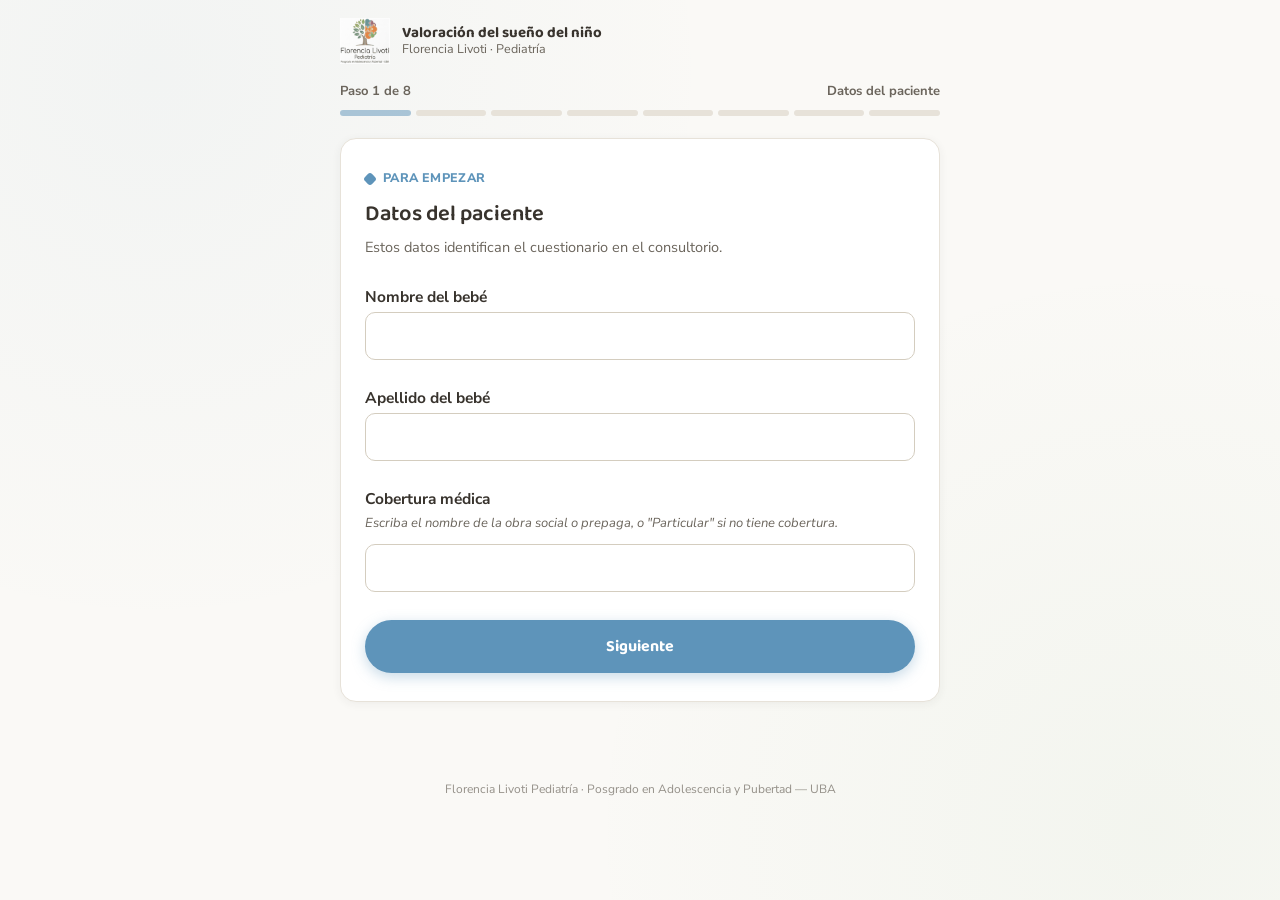
==== cuestionario-0-2.html @ 4fb13583 "Publicar app completa: pantalla de selección de edad, cuestionario BISQ-R (0-2 años) y backend Apps " ====
<!DOCTYPE html>
<html lang="es">
<head>
<meta charset="UTF-8">
<meta name="viewport" content="width=device-width, initial-scale=1.0, maximum-scale=1">
<title>Valoración del sueño del niño — Cuestionario (0 a 2 años)</title>
<link rel="preconnect" href="https://fonts.googleapis.com">
<link href="https://fonts.googleapis.com/css2?family=Baloo+2:wght@500;600;700;800&family=Nunito+Sans:wght@400;600;700;800&display=swap" rel="stylesheet">
<link rel="stylesheet" href="assets/styles.css">
</head>
<body>

<header class="marca">
  <img src="assets/logo.png" alt="Florencia Livoti Pediatría">
  <div class="marca-texto">
    <span class="app-nombre">Valoración del sueño del niño</span>
    <span class="medico-nombre">Florencia Livoti · Pediatría</span>
  </div>
</header>

<div class="progreso-wrap">
  <div class="progreso-info">
    <span id="progreso-texto">Paso 1 de 8</span>
    <span id="progreso-nombre-seccion">Datos del paciente</span>
  </div>
  <div class="progreso-puntos" id="progreso-puntos"></div>
</div>

<main class="contenedor">
  <form id="formulario" class="tarjeta" novalidate>

    <!-- ===================== PASO 0 — DATOS DEL PACIENTE ===================== -->
    <section class="paso" id="paso-0" data-color="azul">
      <span class="seccion-eyebrow">Para empezar</span>
      <h1 class="seccion-titulo">Datos del paciente</h1>
      <p class="seccion-descripcion">Estos datos identifican el cuestionario en el consultorio.</p>

      <div class="campo" data-tipo="texto">
        <label class="campo-etiqueta" for="pac_nombre">Nombre del bebé</label>
        <input type="text" id="pac_nombre" name="pac_nombre" autocomplete="off">
        <div class="error-mensaje">Completá el nombre del bebé.</div>
      </div>

      <div class="campo" data-tipo="texto">
        <label class="campo-etiqueta" for="pac_apellido">Apellido del bebé</label>
        <input type="text" id="pac_apellido" name="pac_apellido" autocomplete="off">
        <div class="error-mensaje">Completá el apellido del bebé.</div>
      </div>

      <div class="campo" data-tipo="texto">
        <label class="campo-etiqueta" for="pac_cobertura">Cobertura médica</label>
        <div class="campo-ayuda">Escriba el nombre de la obra social o prepaga, o "Particular" si no tiene cobertura.</div>
        <input type="text" id="pac_cobertura" name="pac_cobertura" autocomplete="off">
        <div class="error-mensaje">Completá la cobertura médica.</div>
      </div>
    </section>

    <!-- ===================== PASO 1 — SOBRE LA FAMILIA ===================== -->
    <section class="paso oculto" id="paso-1" data-color="violeta">
      <span class="seccion-eyebrow">Sección 1</span>
      <h1 class="seccion-titulo">Sobre la familia</h1>
      <p class="seccion-descripcion">Algunas preguntas generales antes de hablar del sueño.</p>

      <div class="campo" data-tipo="radio">
        <label class="campo-etiqueta"><span class="campo-numero">1.</span>¿Cuál es su relación con su hijo/a?</label>
        <div class="opciones" data-name="f1_relacion">
          <div class="opcion"><input type="radio" name="f1_relacion" id="f1_madre" value="Madre"><label for="f1_madre">Madre</label></div>
          <div class="opcion"><input type="radio" name="f1_relacion" id="f1_padre" value="Padre"><label for="f1_padre">Padre</label></div>
          <div class="opcion"><input type="radio" name="f1_relacion" id="f1_abuelo" value="Abuelo/a"><label for="f1_abuelo">Abuelo/a</label></div>
          <div class="opcion"><input type="radio" name="f1_relacion" id="f1_otro" value="Otro"><label for="f1_otro">Otro</label></div>
        </div>
        <div class="error-mensaje">Elegí una opción.</div>
      </div>

      <div class="campo" data-tipo="radio">
        <label class="campo-etiqueta"><span class="campo-numero">2.</span>¿Cuál es el nivel de formación más alto que ha alcanzado?</label>
        <div class="opciones" data-name="f2_formacion">
          <div class="opcion"><input type="radio" name="f2_formacion" id="f2_a" value="Inferior a bachillerato/secundaria"><label for="f2_a">Inferior a bachillerato/secundaria</label></div>
          <div class="opcion"><input type="radio" name="f2_formacion" id="f2_b" value="Bachillerato/secundaria"><label for="f2_b">Bachillerato/secundaria</label></div>
          <div class="opcion"><input type="radio" name="f2_formacion" id="f2_c" value="Facultad/universidad"><label for="f2_c">Facultad/universidad</label></div>
          <div class="opcion"><input type="radio" name="f2_formacion" id="f2_d" value="Posgrado"><label for="f2_d">Posgrado (p. ej. máster y doctorado)</label></div>
          <div class="opcion"><input type="radio" name="f2_formacion" id="f2_e" value="Prefiero no contestar"><label for="f2_e">Prefiero no contestar</label></div>
        </div>
        <div class="error-mensaje">Elegí una opción.</div>
      </div>

      <div class="campo" data-tipo="numero">
        <label class="campo-etiqueta" for="f3_edad_meses"><span class="campo-numero">3.</span>¿Qué edad tiene su hijo/a?</label>
        <div class="campo-ayuda">Ingrese la edad en meses (por ejemplo: 8)</div>
        <input type="number" id="f3_edad_meses" name="f3_edad_meses" min="0" max="24" inputmode="numeric">
        <div class="error-mensaje">Ingresá la edad en meses.</div>
      </div>

      <div class="campo" data-tipo="radio">
        <label class="campo-etiqueta"><span class="campo-numero">4.</span>¿Su hijo/a fue prematuro (nació antes de las 37 semanas de gestación)?</label>
        <div class="opciones en-linea" data-name="f4_prematuro">
          <div class="opcion"><input type="radio" name="f4_prematuro" id="f4_si" value="Sí"><label for="f4_si">Sí</label></div>
          <div class="opcion"><input type="radio" name="f4_prematuro" id="f4_no" value="No"><label for="f4_no">No</label></div>
          <div class="opcion"><input type="radio" name="f4_prematuro" id="f4_nose" value="No lo sé"><label for="f4_nose">No lo sé</label></div>
        </div>
        <div class="error-mensaje">Elegí una opción.</div>
      </div>

      <div class="campo" data-tipo="radio">
        <label class="campo-etiqueta"><span class="campo-numero">5.</span>El sexo biológico de mi hijo/a es</label>
        <div class="opciones en-linea" data-name="f5_sexo">
          <div class="opcion"><input type="radio" name="f5_sexo" id="f5_m" value="Masculino"><label for="f5_m">Masculino</label></div>
          <div class="opcion"><input type="radio" name="f5_sexo" id="f5_f" value="Femenino"><label for="f5_f">Femenino</label></div>
          <div class="opcion"><input type="radio" name="f5_sexo" id="f5_i" value="Intersexual"><label for="f5_i">Intersexual</label></div>
        </div>
        <div class="error-mensaje">Elegí una opción.</div>
      </div>

      <div class="campo" data-tipo="texto">
        <label class="campo-etiqueta" for="f6_pais"><span class="campo-numero">6.</span>¿En qué país/región reside actualmente?</label>
        <div class="campo-ayuda">Ingrese el país o región donde vive (por ejemplo: Argentina)</div>
        <input type="text" id="f6_pais" name="f6_pais" autocomplete="off">
        <div class="error-mensaje">Completá el país o región.</div>
      </div>

      <div class="campo" data-tipo="radio">
        <label class="campo-etiqueta"><span class="campo-numero">7.</span>¿Cuántas noches a la semana se ocupa de su hijo/a a la hora de acostarlo y/o durante la noche?</label>
        <div class="opciones en-linea" data-name="f7_noches_semana">
          <div class="opcion"><input type="radio" name="f7_noches_semana" id="f7_0" value="0"><label for="f7_0">0</label></div>
          <div class="opcion"><input type="radio" name="f7_noches_semana" id="f7_1" value="1"><label for="f7_1">1</label></div>
          <div class="opcion"><input type="radio" name="f7_noches_semana" id="f7_2" value="2"><label for="f7_2">2</label></div>
          <div class="opcion"><input type="radio" name="f7_noches_semana" id="f7_3" value="3"><label for="f7_3">3</label></div>
          <div class="opcion"><input type="radio" name="f7_noches_semana" id="f7_4" value="4"><label for="f7_4">4</label></div>
          <div class="opcion"><input type="radio" name="f7_noches_semana" id="f7_5" value="5"><label for="f7_5">5</label></div>
          <div class="opcion"><input type="radio" name="f7_noches_semana" id="f7_6" value="6"><label for="f7_6">6</label></div>
          <div class="opcion"><input type="radio" name="f7_noches_semana" id="f7_7" value="7"><label for="f7_7">7</label></div>
        </div>
        <div class="error-mensaje">Elegí una opción.</div>
      </div>
    </section>

    <!-- ===================== PASO 2 — RUTINA PARA DORMIR ===================== -->
    <section class="paso oculto" id="paso-2" data-color="amarillo">
      <span class="seccion-eyebrow">Sección 2</span>
      <h1 class="seccion-titulo">Rutina para dormir</h1>
      <p class="seccion-descripcion">Pensando en las últimas dos semanas, contanos cómo es la rutina antes de dormir.</p>

      <div class="campo" data-tipo="hora">
        <label class="campo-etiqueta" for="q1_hora_rutina"><span class="campo-numero">1.</span>¿A qué hora suele empezar la rutina de su hijo/a a la hora de acostarse?</label>
        <div class="campo-ayuda">Ingrese la hora en formato 24 hs (por ejemplo: 19:45)</div>
        <input type="time" id="q1_hora_rutina" name="q1_hora_rutina">
        <div class="error-mensaje">Ingresá la hora.</div>
      </div>

      <div class="campo" data-tipo="checkbox">
        <label class="campo-etiqueta"><span class="campo-numero">2.</span>¿Cuál de las siguientes actividades acostumbra a realizar su hijo/a la mayoría de las noches en la hora anterior a la hora de acostarse?</label>
        <div class="campo-ayuda">Marque todas las que correspondan</div>
        <div class="opciones" data-name="q2_actividades" data-min="1">
          <div class="opcion opcion-check"><input type="checkbox" name="q2_actividades" id="q2_bano" value="Baño"><label for="q2_bano">Baño</label></div>
          <div class="opcion opcion-check"><input type="checkbox" name="q2_actividades" id="q2_masaje" value="Masaje"><label for="q2_masaje">Masaje</label></div>
          <div class="opcion opcion-check"><input type="checkbox" name="q2_actividades" id="q2_leer" value="Leer / que le lean libros"><label for="q2_leer">Leer / que le lean libros</label></div>
          <div class="opcion opcion-check"><input type="checkbox" name="q2_actividades" id="q2_mecer" value="Mecerle"><label for="q2_mecer">Mecerle</label></div>
          <div class="opcion opcion-check"><input type="checkbox" name="q2_actividades" id="q2_tv" value="Ver la televisión"><label for="q2_tv">Ver la televisión</label></div>
          <div class="opcion opcion-check"><input type="checkbox" name="q2_actividades" id="q2_cenar" value="Cenar o comer un tentempié"><label for="q2_cenar">Cenar o comer un tentempié</label></div>
          <div class="opcion opcion-check"><input type="checkbox" name="q2_actividades" id="q2_biberon" value="Tomar el biberón, una bebida o el pecho"><label for="q2_biberon">Tomar el biberón, una bebida o el pecho</label></div>
          <div class="opcion opcion-check"><input type="checkbox" name="q2_actividades" id="q2_correr" value="Corretear"><label for="q2_correr">Corretear</label></div>
          <div class="opcion opcion-check"><input type="checkbox" name="q2_actividades" id="q2_dientes" value="Lavarse los dientes"><label for="q2_dientes">Lavarse los dientes</label></div>
          <div class="opcion opcion-check"><input type="checkbox" name="q2_actividades" id="q2_jugar" value="Jugar"><label for="q2_jugar">Jugar</label></div>
          <div class="opcion opcion-check"><input type="checkbox" name="q2_actividades" id="q2_abrazar" value="Abrazarle"><label for="q2_abrazar">Abrazarle</label></div>
          <div class="opcion opcion-check"><input type="checkbox" name="q2_actividades" id="q2_rezar" value="Rezar"><label for="q2_rezar">Rezar</label></div>
          <div class="opcion opcion-check"><input type="checkbox" name="q2_actividades" id="q2_cantar" value="Cantar canciones"><label for="q2_cantar">Cantar canciones</label></div>
          <div class="opcion opcion-check"><input type="checkbox" name="q2_actividades" id="q2_musica" value="Escuchar música"><label for="q2_musica">Escuchar música</label></div>
          <div class="opcion opcion-check"><input type="checkbox" name="q2_actividades" id="q2_pantalla" value="Usar o ver un teléfono inteligente, tableta u otro dispositivo electrónico"><label for="q2_pantalla">Usar o ver un teléfono inteligente, tableta u otro dispositivo electrónico</label></div>
          <div class="opcion opcion-check"><input type="checkbox" name="q2_actividades" id="q2_otros" value="Otros"><label for="q2_otros">Otros</label></div>
        </div>
        <div class="error-mensaje">Marcá al menos una actividad.</div>
      </div>

      <div class="campo" data-tipo="radio">
        <label class="campo-etiqueta"><span class="campo-numero">3.</span>En una semana normal, ¿con qué frecuencia tiene su hijo/a exactamente la misma rutina a la hora de acostarse?</label>
        <div class="campo-ayuda">Cantidad de noches sobre 7</div>
        <div class="opciones en-linea" data-name="q3_frecuencia_rutina">
          <div class="opcion"><input type="radio" name="q3_frecuencia_rutina" id="q3_0" value="0"><label for="q3_0">0</label></div>
          <div class="opcion"><input type="radio" name="q3_frecuencia_rutina" id="q3_1" value="1"><label for="q3_1">1</label></div>
          <div class="opcion"><input type="radio" name="q3_frecuencia_rutina" id="q3_2" value="2"><label for="q3_2">2</label></div>
          <div class="opcion"><input type="radio" name="q3_frecuencia_rutina" id="q3_3" value="3"><label for="q3_3">3</label></div>
          <div class="opcion"><input type="radio" name="q3_frecuencia_rutina" id="q3_4" value="4"><label for="q3_4">4</label></div>
          <div class="opcion"><input type="radio" name="q3_frecuencia_rutina" id="q3_5" value="5"><label for="q3_5">5</label></div>
          <div class="opcion"><input type="radio" name="q3_frecuencia_rutina" id="q3_6" value="6"><label for="q3_6">6</label></div>
          <div class="opcion"><input type="radio" name="q3_frecuencia_rutina" id="q3_7" value="7"><label for="q3_7">7</label></div>
        </div>
        <div class="error-mensaje">Elegí una opción.</div>
      </div>

      <div class="campo" data-tipo="radio">
        <label class="campo-etiqueta"><span class="campo-numero">4.</span>Como parte de la rutina de su hijo/a a la hora de acostarse, ¿suele darle el pecho o leche materna?</label>
        <div class="opciones en-linea" data-name="q4_pecho_rutina">
          <div class="opcion"><input type="radio" name="q4_pecho_rutina" id="q4_si" value="Sí"><label for="q4_si">Sí</label></div>
          <div class="opcion"><input type="radio" name="q4_pecho_rutina" id="q4_no" value="No"><label for="q4_no">No</label></div>
        </div>
        <div class="error-mensaje">Elegí una opción.</div>
      </div>
    </section>

    <!-- ===================== PASO 3 — DÓNDE Y CÓMO DUERME ===================== -->
    <section class="paso oculto" id="paso-3" data-color="naranja">
      <span class="seccion-eyebrow">Sección 3</span>
      <h1 class="seccion-titulo">Dónde y cómo se duerme</h1>
      <p class="seccion-descripcion">Sobre el momento en que su hijo/a se queda dormido/a por la noche.</p>

      <div class="campo" data-tipo="radio">
        <label class="campo-etiqueta"><span class="campo-numero">5.</span>¿En qué habitación suele dormirse su hijo/a por la noche?</label>
        <div class="opciones" data-name="q5_habitacion_noche">
          <div class="opcion"><input type="radio" name="q5_habitacion_noche" id="q5_a" value="En su dormitorio"><label for="q5_a">En su dormitorio</label></div>
          <div class="opcion"><input type="radio" name="q5_habitacion_noche" id="q5_b" value="En el dormitorio de sus padres"><label for="q5_b">En el dormitorio de sus padres</label></div>
          <div class="opcion"><input type="radio" name="q5_habitacion_noche" id="q5_c" value="En el dormitorio de un hermano u otro dormitorio"><label for="q5_c">En el dormitorio de un hermano u otro dormitorio</label></div>
          <div class="opcion"><input type="radio" name="q5_habitacion_noche" id="q5_d" value="En otra habitación de la casa"><label for="q5_d">En otra habitación de la casa</label></div>
        </div>
        <div class="error-mensaje">Elegí una opción.</div>
      </div>

      <div class="campo" data-tipo="radio">
        <label class="campo-etiqueta"><span class="campo-numero">6.</span>¿Dónde suele dormirse su hijo/a por la noche?</label>
        <div class="opciones" data-name="q6_lugar_dormir_noche">
          <div class="opcion"><input type="radio" name="q6_lugar_dormir_noche" id="q6_a" value="Cuna"><label for="q6_a">Cuna</label></div>
          <div class="opcion"><input type="radio" name="q6_lugar_dormir_noche" id="q6_b" value="Cama propia (de cualquier tamaño)"><label for="q6_b">Cama propia (de cualquier tamaño)</label></div>
          <div class="opcion"><input type="radio" name="q6_lugar_dormir_noche" id="q6_c" value="Cama de los padres"><label for="q6_c">Cama de los padres</label></div>
          <div class="opcion"><input type="radio" name="q6_lugar_dormir_noche" id="q6_d" value="Cuna de colecho (unida a la cama de los padres)"><label for="q6_d">Cuna de colecho (unida a la cama de los padres)</label></div>
          <div class="opcion"><input type="radio" name="q6_lugar_dormir_noche" id="q6_e" value="Moisés/silla infantil"><label for="q6_e">Moisés/silla infantil</label></div>
          <div class="opcion"><input type="radio" name="q6_lugar_dormir_noche" id="q6_f" value="Columpio/cochecito"><label for="q6_f">Columpio/cochecito</label></div>
          <div class="opcion"><input type="radio" name="q6_lugar_dormir_noche" id="q6_g" value="Brazos de los padres/del adulto"><label for="q6_g">Brazos de los padres/del adulto</label></div>
          <div class="opcion"><input type="radio" name="q6_lugar_dormir_noche" id="q6_h" value="Otros"><label for="q6_h">Otros</label></div>
        </div>
        <div class="error-mensaje">Elegí una opción.</div>
      </div>

      <div class="campo" data-tipo="radio">
        <label class="campo-etiqueta"><span class="campo-numero">7.</span>¿Cómo suele dormirse su hijo/a por la noche?</label>
        <div class="opciones" data-name="q7_como_se_duerme">
          <div class="opcion"><input type="radio" name="q7_como_se_duerme" id="q7_a" value="En brazos o acunándole"><label for="q7_a">En brazos o acunándole</label></div>
          <div class="opcion"><input type="radio" name="q7_como_se_duerme" id="q7_b" value="Con un adulto en la habitación, pero sin que lo cojan en brazos o lo acunen"><label for="q7_b">Con un adulto en la habitación, pero sin que lo cojan en brazos o lo acunen</label></div>
          <div class="opcion"><input type="radio" name="q7_como_se_duerme" id="q7_c" value="Solo (sin un adulto en la habitación)"><label for="q7_c">Solo (sin un adulto en la habitación)</label></div>
        </div>
        <div class="error-mensaje">Elegí una opción.</div>
      </div>

      <div class="campo" data-tipo="radio">
        <label class="campo-etiqueta"><span class="campo-numero">8.</span>A la hora de acostarse, ¿suele dormirse su hijo/a mientras le da el pecho, el biberón o bebe de una taza antiderrame?</label>
        <div class="opciones en-linea" data-name="q8_duerme_comiendo">
          <div class="opcion"><input type="radio" name="q8_duerme_comiendo" id="q8_si" value="Sí"><label for="q8_si">Sí</label></div>
          <div class="opcion"><input type="radio" name="q8_duerme_comiendo" id="q8_no" value="No"><label for="q8_no">No</label></div>
        </div>
        <div class="error-mensaje">Elegí una opción.</div>
      </div>

      <div class="campo" data-tipo="radio">
        <label class="campo-etiqueta"><span class="campo-numero">9.</span>¿Suele su hijo/a dormirse por la noche con un chupete?</label>
        <div class="opciones en-linea" data-name="q9_chupete">
          <div class="opcion"><input type="radio" name="q9_chupete" id="q9_si" value="Sí"><label for="q9_si">Sí</label></div>
          <div class="opcion"><input type="radio" name="q9_chupete" id="q9_no" value="No"><label for="q9_no">No</label></div>
        </div>
        <div class="error-mensaje">Elegí una opción.</div>
      </div>

      <div class="campo" data-tipo="radio">
        <label class="campo-etiqueta"><span class="campo-numero">10.</span>¿Suele haber aparatos electrónicos (TV, teléfonos, tabletas) encendidos en la habitación mientras su hijo/a se duerme por la noche?</label>
        <div class="opciones en-linea" data-name="q10_aparatos">
          <div class="opcion"><input type="radio" name="q10_aparatos" id="q10_si" value="Sí"><label for="q10_si">Sí</label></div>
          <div class="opcion"><input type="radio" name="q10_aparatos" id="q10_no" value="No"><label for="q10_no">No</label></div>
        </div>
        <div class="error-mensaje">Elegí una opción.</div>
      </div>

      <div class="campo" data-tipo="radio">
        <label class="campo-etiqueta"><span class="campo-numero">11.</span>¿Quién acuesta a su hijo/a por la noche?</label>
        <div class="opciones" data-name="q11_quien_acuesta">
          <div class="opcion"><input type="radio" name="q11_quien_acuesta" id="q11_a" value="Únicamente la madre"><label for="q11_a">Únicamente la madre</label></div>
          <div class="opcion"><input type="radio" name="q11_quien_acuesta" id="q11_b" value="Generalmente la madre"><label for="q11_b">Generalmente la madre</label></div>
          <div class="opcion"><input type="radio" name="q11_quien_acuesta" id="q11_c" value="Los dos padres por igual"><label for="q11_c">Los dos padres por igual</label></div>
          <div class="opcion"><input type="radio" name="q11_quien_acuesta" id="q11_d" value="Normalmente el padre/pareja"><label for="q11_d">Normalmente el padre/pareja</label></div>
          <div class="opcion"><input type="radio" name="q11_quien_acuesta" id="q11_e" value="Únicamente el padre/pareja"><label for="q11_e">Únicamente el padre/pareja</label></div>
          <div class="opcion"><input type="radio" name="q11_quien_acuesta" id="q11_f" value="Normalmente otra persona"><label for="q11_f">Normalmente otra persona</label></div>
        </div>
        <div class="error-mensaje">Elegí una opción.</div>
      </div>
    </section>

    <!-- ===================== PASO 4 — HORA DE ACOSTARSE ===================== -->
    <section class="paso oculto" id="paso-4" data-color="verde">
      <span class="seccion-eyebrow">Sección 4</span>
      <h1 class="seccion-titulo">La hora de acostarse</h1>
      <p class="seccion-descripcion">Sobre el momento puntual de ir a la cama.</p>

      <div class="campo" data-tipo="hora">
        <label class="campo-etiqueta" for="q12_hora_acostarse"><span class="campo-numero">12.</span>¿A qué hora suele acostar a su hijo/a por la noche (apagar las luces)?</label>
        <div class="campo-ayuda">Ingrese la hora en formato 24 hs (por ejemplo: 20:30)</div>
        <input type="time" id="q12_hora_acostarse" name="q12_hora_acostarse">
        <div class="error-mensaje">Ingresá la hora.</div>
      </div>

      <div class="campo" data-tipo="radio">
        <label class="campo-etiqueta"><span class="campo-numero">13.</span>En una semana normal, ¿con qué frecuencia se acuesta su hijo/a a la misma hora (con un margen de 15 minutos)?</label>
        <div class="campo-ayuda">Cantidad de noches sobre 7</div>
        <div class="opciones en-linea" data-name="q13_frecuencia_hora">
          <div class="opcion"><input type="radio" name="q13_frecuencia_hora" id="q13_0" value="0"><label for="q13_0">0</label></div>
          <div class="opcion"><input type="radio" name="q13_frecuencia_hora" id="q13_1" value="1"><label for="q13_1">1</label></div>
          <div class="opcion"><input type="radio" name="q13_frecuencia_hora" id="q13_2" value="2"><label for="q13_2">2</label></div>
          <div class="opcion"><input type="radio" name="q13_frecuencia_hora" id="q13_3" value="3"><label for="q13_3">3</label></div>
          <div class="opcion"><input type="radio" name="q13_frecuencia_hora" id="q13_4" value="4"><label for="q13_4">4</label></div>
          <div class="opcion"><input type="radio" name="q13_frecuencia_hora" id="q13_5" value="5"><label for="q13_5">5</label></div>
          <div class="opcion"><input type="radio" name="q13_frecuencia_hora" id="q13_6" value="6"><label for="q13_6">6</label></div>
          <div class="opcion"><input type="radio" name="q13_frecuencia_hora" id="q13_7" value="7"><label for="q13_7">7</label></div>
        </div>
        <div class="error-mensaje">Elegí una opción.</div>
      </div>

      <div class="campo" data-tipo="radio">
        <label class="campo-etiqueta"><span class="campo-numero">14.</span>Por lo general, ¿cómo de difícil es la hora de acostarse?</label>
        <div class="opciones" data-name="q14_dificultad">
          <div class="opcion"><input type="radio" name="q14_dificultad" id="q14_a" value="Muy fácil"><label for="q14_a">Muy fácil</label></div>
          <div class="opcion"><input type="radio" name="q14_dificultad" id="q14_b" value="Algo fácil"><label for="q14_b">Algo fácil</label></div>
          <div class="opcion"><input type="radio" name="q14_dificultad" id="q14_c" value="Ni fácil ni difícil"><label for="q14_c">Ni fácil ni difícil</label></div>
          <div class="opcion"><input type="radio" name="q14_dificultad" id="q14_d" value="Algo difícil"><label for="q14_d">Algo difícil</label></div>
          <div class="opcion"><input type="radio" name="q14_dificultad" id="q14_e" value="Muy difícil"><label for="q14_e">Muy difícil</label></div>
        </div>
        <div class="error-mensaje">Elegí una opción.</div>
      </div>

      <div class="campo" data-tipo="duracion">
        <label class="campo-etiqueta"><span class="campo-numero">15.</span>¿Cuánto tiempo suele tardar su hijo/a en dormirse?</label>
        <div class="campo-ayuda">Ejemplo: si lo acuesta a las 20:30 y se duerme a las 21:00, tarda 30 minutos.</div>
        <div class="duo">
          <div class="duo-item"><label for="q15_latencia_h">Horas</label><input type="number" id="q15_latencia_h" name="q15_latencia_h" min="0" max="12" inputmode="numeric"></div>
          <div class="duo-item"><label for="q15_latencia_m">Minutos</label><input type="number" id="q15_latencia_m" name="q15_latencia_m" min="0" max="59" inputmode="numeric"></div>
        </div>
        <div class="error-mensaje">Completá horas y minutos (pueden ser 0).</div>
      </div>
    </section>

    <!-- ===================== PASO 5 — DURANTE LA NOCHE ===================== -->
    <section class="paso oculto" id="paso-5" data-color="azul">
      <span class="seccion-eyebrow">Sección 5</span>
      <h1 class="seccion-titulo">Durante la noche</h1>
      <p class="seccion-descripcion">Sobre dónde duerme y qué pasa si se despierta durante la noche.</p>

      <div class="campo" data-tipo="radio">
        <label class="campo-etiqueta"><span class="campo-numero">16.</span>¿En qué habitación duerme su hijo/a la mayor parte de la noche?</label>
        <div class="opciones" data-name="q16_habitacion_mayor_noche">
          <div class="opcion"><input type="radio" name="q16_habitacion_mayor_noche" id="q16_a" value="En su dormitorio"><label for="q16_a">En su dormitorio</label></div>
          <div class="opcion"><input type="radio" name="q16_habitacion_mayor_noche" id="q16_b" value="En el dormitorio de los padres"><label for="q16_b">En el dormitorio de los padres</label></div>
          <div class="opcion"><input type="radio" name="q16_habitacion_mayor_noche" id="q16_c" value="En el dormitorio de un hermano u otro dormitorio"><label for="q16_c">En el dormitorio de un hermano u otro dormitorio</label></div>
          <div class="opcion"><input type="radio" name="q16_habitacion_mayor_noche" id="q16_d" value="En otra habitación de la casa"><label for="q16_d">En otra habitación de la casa</label></div>
        </div>
        <div class="error-mensaje">Elegí una opción.</div>
      </div>

      <div class="campo" data-tipo="radio">
        <label class="campo-etiqueta"><span class="campo-numero">17.</span>¿Dónde duerme su hijo/a la mayor parte de la noche?</label>
        <div class="opciones" data-name="q17_lugar_mayor_noche">
          <div class="opcion"><input type="radio" name="q17_lugar_mayor_noche" id="q17_a" value="Cuna"><label for="q17_a">Cuna</label></div>
          <div class="opcion"><input type="radio" name="q17_lugar_mayor_noche" id="q17_b" value="Cama propia (cualquier tamaño)"><label for="q17_b">Cama propia (cualquier tamaño)</label></div>
          <div class="opcion"><input type="radio" name="q17_lugar_mayor_noche" id="q17_c" value="Cama de los padres"><label for="q17_c">Cama de los padres</label></div>
          <div class="opcion"><input type="radio" name="q17_lugar_mayor_noche" id="q17_d" value="Cuna de colecho (unida a la cama de los padres)"><label for="q17_d">Cuna de colecho (unida a la cama de los padres)</label></div>
          <div class="opcion"><input type="radio" name="q17_lugar_mayor_noche" id="q17_e" value="Moisés/silla infantil"><label for="q17_e">Moisés/silla infantil</label></div>
          <div class="opcion"><input type="radio" name="q17_lugar_mayor_noche" id="q17_f" value="Columpio/cochecito"><label for="q17_f">Columpio/cochecito</label></div>
          <div class="opcion"><input type="radio" name="q17_lugar_mayor_noche" id="q17_g" value="Otro"><label for="q17_g">Otro</label></div>
        </div>
        <div class="error-mensaje">Elegí una opción.</div>
      </div>

      <div class="campo" data-tipo="radio">
        <label class="campo-etiqueta"><span class="campo-numero">18.</span>¿En qué posición duerme su hijo/a la mayor parte del tiempo?</label>
        <div class="opciones en-linea" data-name="q18_posicion">
          <div class="opcion"><input type="radio" name="q18_posicion" id="q18_a" value="Boca abajo"><label for="q18_a">Boca abajo</label></div>
          <div class="opcion"><input type="radio" name="q18_posicion" id="q18_b" value="De lado"><label for="q18_b">De lado</label></div>
          <div class="opcion"><input type="radio" name="q18_posicion" id="q18_c" value="Boca arriba"><label for="q18_c">Boca arriba</label></div>
        </div>
        <div class="error-mensaje">Elegí una opción.</div>
      </div>

      <div class="campo" data-tipo="numero">
        <label class="campo-etiqueta" for="q19_veces_despierta"><span class="campo-numero">19.</span>¿Cuántas veces suele despertarse su hijo/a durante la noche?</label>
        <div class="campo-ayuda">Ingrese un número de veces por noche (por ejemplo: 2)</div>
        <input type="number" id="q19_veces_despierta" name="q19_veces_despierta" min="0" max="20" inputmode="numeric">
        <div class="error-mensaje">Ingresá un número (puede ser 0).</div>
      </div>

      <div class="campo" data-tipo="checkbox">
        <label class="campo-etiqueta"><span class="campo-numero">20.</span>Cuando su hijo/a se despierta durante la noche, ¿qué suele hacer?</label>
        <div class="campo-ayuda">Marque todas las que correspondan</div>
        <div class="opciones" data-name="q20_que_hace" data-min="1">
          <div class="opcion opcion-check"><input type="checkbox" name="q20_que_hace" id="q20_a" value="Levantar a mi hijo/a y cogerlo/acunarlo hasta que se duerme"><label for="q20_a">Levantar a mi hijo/a y cogerlo/acunarlo hasta que se duerme</label></div>
          <div class="opcion opcion-check"><input type="checkbox" name="q20_que_hace" id="q20_b" value="Levantar a mi hijo/a y volver a acostarlo mientras está despierto"><label for="q20_b">Levantar a mi hijo/a y volver a acostarlo mientras está despierto</label></div>
          <div class="opcion opcion-check"><input type="checkbox" name="q20_que_hace" id="q20_c" value="Acariciar o dar palmaditas a mi hijo/a pero no levantarlo ni sacarlo de la cuna/cama"><label for="q20_c">Acariciar o dar palmaditas a mi hijo/a pero no levantarlo ni sacarlo de la cuna/cama</label></div>
          <div class="opcion opcion-check"><input type="checkbox" name="q20_que_hace" id="q20_d" value="Acostarme junto a mi hijo/a en su habitación/cama"><label for="q20_d">Acostarme junto a mi hijo/a en su habitación/cama</label></div>
          <div class="opcion opcion-check"><input type="checkbox" name="q20_que_hace" id="q20_e" value="Darle el biberón o una taza antiderrame para que se vuelva a dormir"><label for="q20_e">Darle el biberón o una taza antiderrame para que se vuelva a dormir</label></div>
          <div class="opcion opcion-check"><input type="checkbox" name="q20_que_hace" id="q20_f" value="Darle el pecho/amamantarle para que se vuelva a dormir"><label for="q20_f">Darle el pecho/amamantarle para que se vuelva a dormir</label></div>
          <div class="opcion opcion-check"><input type="checkbox" name="q20_que_hace" id="q20_g" value="Darle un chupete"><label for="q20_g">Darle un chupete</label></div>
          <div class="opcion opcion-check"><input type="checkbox" name="q20_que_hace" id="q20_h" value="Cambiarle el pañal"><label for="q20_h">Cambiarle el pañal</label></div>
          <div class="opcion opcion-check"><input type="checkbox" name="q20_que_hace" id="q20_i" value="Consolarlo verbalmente pero no cogerlo en brazos ni sacarlo de la cuna/cama"><label for="q20_i">Consolarlo verbalmente pero no cogerlo en brazos ni sacarlo de la cuna/cama</label></div>
          <div class="opcion opcion-check"><input type="checkbox" name="q20_que_hace" id="q20_j" value="Llevarlo a mi cama"><label for="q20_j">Llevarlo a mi cama</label></div>
          <div class="opcion opcion-check"><input type="checkbox" name="q20_que_hace" id="q20_k" value="Dejar que llore y se vuelva a dormir solo"><label for="q20_k">Dejar que llore y se vuelva a dormir solo</label></div>
          <div class="opcion opcion-check"><input type="checkbox" name="q20_que_hace" id="q20_l" value="Darle unos minutos para ver si se vuelve a dormir"><label for="q20_l">Darle unos minutos para ver si se vuelve a dormir</label></div>
          <div class="opcion opcion-check"><input type="checkbox" name="q20_que_hace" id="q20_m" value="Jugar con mi hijo/a, ver la televisión o usar/ver un teléfono/tableta"><label for="q20_m">Jugar con mi hijo/a, ver la televisión o usar/ver un teléfono/tableta</label></div>
          <div class="opcion opcion-check"><input type="checkbox" name="q20_que_hace" id="q20_n" value="Cantarle"><label for="q20_n">Cantarle</label></div>
          <div class="opcion opcion-check"><input type="checkbox" name="q20_que_hace" id="q20_o" value="Ninguna de ellas"><label for="q20_o">Ninguna de ellas</label></div>
        </div>
        <div class="error-mensaje">Marcá al menos una opción.</div>
      </div>

      <div class="campo" data-tipo="radio">
        <label class="campo-etiqueta"><span class="campo-numero">21.</span>¿Quién se encarga de su hijo/a cuando se despierta durante la noche?</label>
        <div class="opciones" data-name="q21_quien_encarga">
          <div class="opcion"><input type="radio" name="q21_quien_encarga" id="q21_a" value="Únicamente la madre"><label for="q21_a">Únicamente la madre</label></div>
          <div class="opcion"><input type="radio" name="q21_quien_encarga" id="q21_b" value="Generalmente la madre"><label for="q21_b">Generalmente la madre</label></div>
          <div class="opcion"><input type="radio" name="q21_quien_encarga" id="q21_c" value="Los dos padres por igual"><label for="q21_c">Los dos padres por igual</label></div>
          <div class="opcion"><input type="radio" name="q21_quien_encarga" id="q21_d" value="Normalmente el padre/pareja"><label for="q21_d">Normalmente el padre/pareja</label></div>
          <div class="opcion"><input type="radio" name="q21_quien_encarga" id="q21_e" value="Únicamente el padre/pareja"><label for="q21_e">Únicamente el padre/pareja</label></div>
          <div class="opcion"><input type="radio" name="q21_quien_encarga" id="q21_f" value="Normalmente otra persona"><label for="q21_f">Normalmente otra persona</label></div>
        </div>
        <div class="error-mensaje">Elegí una opción.</div>
      </div>

      <div class="campo" data-tipo="duracion">
        <label class="campo-etiqueta"><span class="campo-numero">22.</span>¿Cuánto tiempo suele estar su hijo/a despierto/a en total durante la NOCHE?</label>
        <div class="campo-ayuda">Desde que se acuesta hasta que se despierta por la mañana. Ejemplo: si se despierta 2 veces y está despierto 15 minutos cada vez, el total es 0 horas 30 minutos.</div>
        <div class="duo">
          <div class="duo-item"><label for="q22_despierto_h">Horas</label><input type="number" id="q22_despierto_h" name="q22_despierto_h" min="0" max="12" inputmode="numeric"></div>
          <div class="duo-item"><label for="q22_despierto_m">Minutos</label><input type="number" id="q22_despierto_m" name="q22_despierto_m" min="0" max="59" inputmode="numeric"></div>
        </div>
        <div class="error-mensaje">Completá horas y minutos (pueden ser 0).</div>
      </div>

      <div class="campo" data-tipo="duracion">
        <label class="campo-etiqueta"><span class="campo-numero">23.</span>¿Cuál es el mayor período de tiempo que su hijo/a está dormido/a durante la NOCHE sin despertarse?</label>
        <div class="duo">
          <div class="duo-item"><label for="q23_periodo_h">Horas</label><input type="number" id="q23_periodo_h" name="q23_periodo_h" min="0" max="14" inputmode="numeric"></div>
          <div class="duo-item"><label for="q23_periodo_m">Minutos</label><input type="number" id="q23_periodo_m" name="q23_periodo_m" min="0" max="59" inputmode="numeric"></div>
        </div>
        <div class="error-mensaje">Completá horas y minutos (pueden ser 0).</div>
      </div>
    </section>

    <!-- ===================== PASO 6 — RONQUIDOS Y DESPERTAR MATUTINO ===================== -->
    <section class="paso oculto" id="paso-6" data-color="violeta">
      <span class="seccion-eyebrow">Sección 6</span>
      <h1 class="seccion-titulo">Ronquidos y despertar matutino</h1>
      <p class="seccion-descripcion">Sobre cómo respira mientras duerme y cómo empieza el día.</p>

      <div class="campo" data-tipo="radio">
        <label class="campo-etiqueta"><span class="campo-numero">24.</span>¿Su hijo/a ronca mientras duerme?</label>
        <div class="opciones" data-name="q24_ronca">
          <div class="opcion"><input type="radio" name="q24_ronca" id="q24_a" value="Nunca (o solo cuando está enfermo o resfriado)"><label for="q24_a">Nunca (o solo cuando está enfermo o resfriado)</label></div>
          <div class="opcion"><input type="radio" name="q24_ronca" id="q24_b" value="Solo ocasionalmente"><label for="q24_b">Solo ocasionalmente</label></div>
          <div class="opcion"><input type="radio" name="q24_ronca" id="q24_c" value="Menos de tres veces a la semana"><label for="q24_c">Menos de tres veces a la semana</label></div>
          <div class="opcion"><input type="radio" name="q24_ronca" id="q24_d" value="Tres veces a la semana o más"><label for="q24_d">Tres veces a la semana o más</label></div>
        </div>
        <div class="error-mensaje">Elegí una opción.</div>
      </div>

      <div class="campo" data-tipo="hora">
        <label class="campo-etiqueta" for="q25_hora_despierta"><span class="campo-numero">25.</span>¿A qué hora se despierta su hijo/a por la mañana?</label>
        <div class="campo-ayuda">Ingrese la hora en formato 24 hs (por ejemplo: 07:15)</div>
        <input type="time" id="q25_hora_despierta" name="q25_hora_despierta">
        <div class="error-mensaje">Ingresá la hora.</div>
      </div>

      <div class="campo" data-tipo="duracion">
        <label class="campo-etiqueta"><span class="campo-numero">26.</span>¿Cuánto tiempo duerme su hijo/a en total durante la NOCHE?</label>
        <div class="campo-ayuda">Desde que se acuesta a la noche hasta que se despierta a la mañana, sumando todo el tiempo dormido.</div>
        <div class="duo">
          <div class="duo-item"><label for="q26_sueno_noche_h">Horas</label><input type="number" id="q26_sueno_noche_h" name="q26_sueno_noche_h" min="0" max="16" inputmode="numeric"></div>
          <div class="duo-item"><label for="q26_sueno_noche_m">Minutos</label><input type="number" id="q26_sueno_noche_m" name="q26_sueno_noche_m" min="0" max="59" inputmode="numeric"></div>
        </div>
        <div class="error-mensaje">Completá horas y minutos (pueden ser 0).</div>
      </div>

      <div class="campo" data-tipo="radio">
        <label class="campo-etiqueta"><span class="campo-numero">27.</span>¿Dónde suele despertarse su hijo/a por la mañana?</label>
        <div class="opciones" data-name="q27_lugar_despierta">
          <div class="opcion"><input type="radio" name="q27_lugar_despierta" id="q27_a" value="Cuna"><label for="q27_a">Cuna</label></div>
          <div class="opcion"><input type="radio" name="q27_lugar_despierta" id="q27_b" value="Cama propia (de cualquier tamaño)"><label for="q27_b">Cama propia (de cualquier tamaño)</label></div>
          <div class="opcion"><input type="radio" name="q27_lugar_despierta" id="q27_c" value="Cama de los padres"><label for="q27_c">Cama de los padres</label></div>
          <div class="opcion"><input type="radio" name="q27_lugar_despierta" id="q27_d" value="Cuna de colecho (unida a la cama de los padres)"><label for="q27_d">Cuna de colecho (unida a la cama de los padres)</label></div>
          <div class="opcion"><input type="radio" name="q27_lugar_despierta" id="q27_e" value="Moisés/silla infantil"><label for="q27_e">Moisés/silla infantil</label></div>
          <div class="opcion"><input type="radio" name="q27_lugar_despierta" id="q27_f" value="Columpio/cochecito"><label for="q27_f">Columpio/cochecito</label></div>
          <div class="opcion"><input type="radio" name="q27_lugar_despierta" id="q27_g" value="Otro"><label for="q27_g">Otro</label></div>
        </div>
        <div class="error-mensaje">Elegí una opción.</div>
      </div>

      <div class="campo" data-tipo="radio">
        <label class="campo-etiqueta"><span class="campo-numero">28.</span>¿Cómo suele dormir su hijo/a por la noche?</label>
        <div class="opciones" data-name="q28_calidad_noche">
          <div class="opcion"><input type="radio" name="q28_calidad_noche" id="q28_a" value="Muy bien"><label for="q28_a">Muy bien</label></div>
          <div class="opcion"><input type="radio" name="q28_calidad_noche" id="q28_b" value="Bien"><label for="q28_b">Bien</label></div>
          <div class="opcion"><input type="radio" name="q28_calidad_noche" id="q28_c" value="Bastante bien"><label for="q28_c">Bastante bien</label></div>
          <div class="opcion"><input type="radio" name="q28_calidad_noche" id="q28_d" value="Mal"><label for="q28_d">Mal</label></div>
          <div class="opcion"><input type="radio" name="q28_calidad_noche" id="q28_e" value="Muy mal"><label for="q28_e">Muy mal</label></div>
        </div>
        <div class="error-mensaje">Elegí una opción.</div>
      </div>

      <div class="campo" data-tipo="radio">
        <label class="campo-etiqueta"><span class="campo-numero">29.</span>¿Cómo calificaría el estado de ánimo de su hijo/a cuando se despierta por la mañana?</label>
        <div class="opciones" data-name="q29_animo">
          <div class="opcion"><input type="radio" name="q29_animo" id="q29_a" value="Muy contento"><label for="q29_a">Muy contento</label></div>
          <div class="opcion"><input type="radio" name="q29_animo" id="q29_b" value="Algo contento"><label for="q29_b">Algo contento</label></div>
          <div class="opcion"><input type="radio" name="q29_animo" id="q29_c" value="Neutral"><label for="q29_c">Neutral</label></div>
          <div class="opcion"><input type="radio" name="q29_animo" id="q29_d" value="Algo irritable"><label for="q29_d">Algo irritable</label></div>
          <div class="opcion"><input type="radio" name="q29_animo" id="q29_e" value="Muy irritable"><label for="q29_e">Muy irritable</label></div>
        </div>
        <div class="error-mensaje">Elegí una opción.</div>
      </div>
    </section>

    <!-- ===================== PASO 7 — SIESTAS Y PERCEPCIÓN GENERAL ===================== -->
    <section class="paso oculto" id="paso-7" data-color="amarillo">
      <span class="seccion-eyebrow">Sección 7 · Última sección</span>
      <h1 class="seccion-titulo">Siestas y percepción general</h1>
      <p class="seccion-descripcion">Ya casi terminamos. Últimas preguntas sobre el día y cómo lo viven ustedes.</p>

      <div class="campo" data-tipo="numero">
        <label class="campo-etiqueta" for="q30_num_siestas"><span class="campo-numero">30.</span>En un DÍA normal, ¿cuántas siestas hace su hijo/a?</label>
        <div class="campo-ayuda">Desde que se despierta por la mañana hasta que se acuesta por la noche. Ingrese un número (por ejemplo: 2)</div>
        <input type="number" id="q30_num_siestas" name="q30_num_siestas" min="0" max="10" inputmode="numeric">
        <div class="error-mensaje">Ingresá un número (puede ser 0).</div>
      </div>

      <div class="campo" data-tipo="duracion">
        <label class="campo-etiqueta"><span class="campo-numero">31.</span>¿Cuánto tiempo duerme en total su hijo/a durante el DÍA?</label>
        <div class="campo-ayuda">Ejemplo: si duerme dos siestas de una hora cada una, el total es 2 horas.</div>
        <div class="duo">
          <div class="duo-item"><label for="q31_sueno_dia_h">Horas</label><input type="number" id="q31_sueno_dia_h" name="q31_sueno_dia_h" min="0" max="10" inputmode="numeric"></div>
          <div class="duo-item"><label for="q31_sueno_dia_m">Minutos</label><input type="number" id="q31_sueno_dia_m" name="q31_sueno_dia_m" min="0" max="59" inputmode="numeric"></div>
        </div>
        <div class="error-mensaje">Completá horas y minutos (pueden ser 0).</div>
      </div>

      <div class="campo" data-tipo="radio">
        <label class="campo-etiqueta"><span class="campo-numero">32.</span>¿Considera que el sueño de su hijo/a es un problema?</label>
        <div class="opciones" data-name="q32_problema">
          <div class="opcion"><input type="radio" name="q32_problema" id="q32_a" value="No es ningún problema"><label for="q32_a">No es ningún problema</label></div>
          <div class="opcion"><input type="radio" name="q32_problema" id="q32_b" value="Es un problema muy pequeño"><label for="q32_b">Es un problema muy pequeño</label></div>
          <div class="opcion"><input type="radio" name="q32_problema" id="q32_c" value="Es un problema pequeño"><label for="q32_c">Es un problema pequeño</label></div>
          <div class="opcion"><input type="radio" name="q32_problema" id="q32_d" value="Es un problema moderado"><label for="q32_d">Es un problema moderado</label></div>
          <div class="opcion"><input type="radio" name="q32_problema" id="q32_e" value="Es un problema grave"><label for="q32_e">Es un problema grave</label></div>
        </div>
        <div class="error-mensaje">Elegí una opción.</div>
      </div>

      <div class="campo" data-tipo="radio">
        <label class="campo-etiqueta"><span class="campo-numero">33.</span>¿Cómo de seguro se siente respecto a la gestión del sueño de su hijo/a?</label>
        <div class="opciones" data-name="q33_seguridad">
          <div class="opcion"><input type="radio" name="q33_seguridad" id="q33_a" value="Muy seguro"><label for="q33_a">Muy seguro</label></div>
          <div class="opcion"><input type="radio" name="q33_seguridad" id="q33_b" value="Algo seguro"><label for="q33_b">Algo seguro</label></div>
          <div class="opcion"><input type="radio" name="q33_seguridad" id="q33_c" value="Neutral"><label for="q33_c">Neutral</label></div>
          <div class="opcion"><input type="radio" name="q33_seguridad" id="q33_d" value="Algo inseguro"><label for="q33_d">Algo inseguro</label></div>
          <div class="opcion"><input type="radio" name="q33_seguridad" id="q33_e" value="Muy inseguro"><label for="q33_e">Muy inseguro</label></div>
        </div>
        <div class="error-mensaje">Elegí una opción.</div>
      </div>
    </section>

    <!-- ===================== PANTALLA FINAL ===================== -->
    <section class="paso oculto pantalla-final" id="paso-final">
      <svg class="icono" viewBox="0 0 78 78" fill="none" xmlns="http://www.w3.org/2000/svg">
        <circle cx="39" cy="39" r="37" stroke="#6FA864" stroke-width="4" fill="#EEF5EC"/>
        <path d="M24 40 L34 50 L55 27" stroke="#6FA864" stroke-width="5" stroke-linecap="round" stroke-linejoin="round"/>
      </svg>
      <h1>¡Gracias, recibimos el cuestionario!</h1>
      <p>La Dra. Livoti va a revisar las respuestas antes de la consulta. Ya podés cerrar esta página.</p>
    </section>

    <section class="paso oculto pantalla-final" id="paso-error">
      <svg class="icono" viewBox="0 0 78 78" fill="none" xmlns="http://www.w3.org/2000/svg">
        <circle cx="39" cy="39" r="37" stroke="#E27848" stroke-width="4" fill="#FBEBE3"/>
        <path d="M39 24 L39 44" stroke="#E27848" stroke-width="5" stroke-linecap="round"/>
        <circle cx="39" cy="53" r="3" fill="#E27848"/>
      </svg>
      <h1>No pudimos enviar el cuestionario</h1>
      <p>Revisá tu conexión a internet e intentá de nuevo. Si el problema persiste, avisale a la Dra. Livoti.</p>
      <button type="button" class="btn btn-primario" id="btn-reintentar" style="margin-top:14px;">Reintentar envío</button>
    </section>

    <section class="paso oculto pantalla-final" id="paso-enviando">
      <svg class="icono" viewBox="0 0 78 78" fill="none" xmlns="http://www.w3.org/2000/svg">
        <circle cx="39" cy="39" r="34" stroke="#EAF1F6" stroke-width="8"/>
        <path d="M39 5 a34 34 0 0 1 0 68" stroke="#5E94BA" stroke-width="8" stroke-linecap="round">
          <animateTransform attributeName="transform" type="rotate" from="0 39 39" to="360 39 39" dur="0.9s" repeatCount="indefinite"/>
        </path>
      </svg>
      <h1>Enviando…</h1>
      <p>Un momento, estamos guardando las respuestas.</p>
    </section>

    <div class="fila-botones">
      <button type="button" class="btn btn-secundario oculto" id="btn-atras">Atrás</button>
      <button type="button" class="btn btn-primario btn-ancho" id="btn-siguiente">Siguiente</button>
    </div>

  </form>
</main>

<p class="pie-app">Florencia Livoti Pediatría · Posgrado en Adolescencia y Pubertad — UBA</p>

<script src="assets/app.js"></script>
</body>
</html>
---- assets/styles.css ----
/* =========================================================
   Valoración del sueño del niño — Florencia Livoti Pediatría
   Paleta derivada del isologo (árbol + rompecabezas)
   ========================================================= */

:root {
  /* Colores de marca (extraídos del logo) */
  --azul: #5E94BA;
  --violeta: #96639B;
  --amarillo: #E9BC3B;
  --naranja: #E27848;
  --verde: #6FA864;
  --marron: #8B6F52;

  --azul-suave: #EAF1F6;
  --violeta-suave: #F2EBF3;
  --amarillo-suave: #FCF4DF;
  --naranja-suave: #FBEBE3;
  --verde-suave: #EBF3E9;

  /* Neutros */
  --tinta: #38332D;
  --tinta-suave: #6B655C;
  --papel: #FAF9F6;
  --tarjeta: #FFFFFF;
  --borde: #E7E2D9;
  --borde-fuerte: #D4CDBF;

  --exito: #6FA864;
  --alerta: #D9822B;
  --alerta-bg: #FCF1E3;
  --exito-bg: #EEF5EC;

  /* Tipografía */
  --fuente-display: 'Baloo 2', 'Quicksand', system-ui, sans-serif;
  --fuente-texto: 'Nunito Sans', 'Segoe UI', system-ui, sans-serif;

  /* Layout */
  --radio: 16px;
  --radio-chico: 10px;
  --sombra: 0 2px 10px rgba(56, 51, 45, 0.06);
  --sombra-flotante: 0 8px 28px rgba(56, 51, 45, 0.14);
  --ancho-maximo: 640px;
}

* { box-sizing: border-box; }

html, body {
  margin: 0;
  padding: 0;
}

body {
  font-family: var(--fuente-texto);
  background: var(--papel);
  color: var(--tinta);
  line-height: 1.5;
  -webkit-font-smoothing: antialiased;
  min-height: 100vh;
}

/* Textura de fondo muy sutil, hoja de papel cálido */
body {
  background-image:
    radial-gradient(circle at 12% 8%, rgba(94,148,186,0.05), transparent 40%),
    radial-gradient(circle at 90% 92%, rgba(111,168,100,0.05), transparent 40%);
  background-attachment: fixed;
}

h1, h2, h3 {
  font-family: var(--fuente-display);
  font-weight: 600;
  color: var(--tinta);
  margin: 0 0 8px;
}

p { margin: 0 0 12px; }

a { color: var(--azul); }

button { font-family: inherit; }

/* ---------- Encabezado con logo, presente siempre ---------- */

.marca {
  display: flex;
  align-items: center;
  gap: 12px;
  padding: 18px 20px;
  max-width: var(--ancho-maximo);
  margin: 0 auto;
}

.marca img {
  height: 46px;
  width: auto;
  flex-shrink: 0;
}

.marca-texto {
  display: flex;
  flex-direction: column;
  line-height: 1.15;
}

.marca-texto .app-nombre {
  font-family: var(--fuente-display);
  font-size: 15px;
  font-weight: 700;
  color: var(--tinta);
}

.marca-texto .medico-nombre {
  font-size: 12.5px;
  color: var(--tinta-suave);
}

/* ---------- Contenedor general ---------- */

.contenedor {
  max-width: var(--ancho-maximo);
  margin: 0 auto;
  padding: 0 20px 48px;
}

.tarjeta {
  background: var(--tarjeta);
  border: 1px solid var(--borde);
  border-radius: var(--radio);
  box-shadow: var(--sombra);
  padding: 28px 24px;
}

/* ---------- Botones ---------- */

.btn {
  display: inline-flex;
  align-items: center;
  justify-content: center;
  gap: 8px;
  border: none;
  border-radius: 999px;
  padding: 14px 28px;
  font-size: 16px;
  font-weight: 700;
  font-family: var(--fuente-display);
  cursor: pointer;
  transition: transform 0.15s ease, box-shadow 0.15s ease, background 0.15s ease;
  text-decoration: none;
}

.btn:active { transform: scale(0.97); }

.btn-primario {
  background: var(--azul);
  color: #fff;
  box-shadow: 0 4px 14px rgba(94,148,186,0.35);
}
.btn-primario:hover { background: #4f83a8; }
.btn-primario:disabled {
  background: var(--borde-fuerte);
  box-shadow: none;
  cursor: not-allowed;
}

.btn-secundario {
  background: transparent;
  color: var(--tinta-suave);
  border: 1.5px solid var(--borde-fuerte);
}
.btn-secundario:hover { border-color: var(--tinta-suave); }

.btn-ancho { width: 100%; }

.fila-botones {
  display: flex;
  gap: 12px;
  margin-top: 28px;
}
.fila-botones .btn { flex: 1; }

/* ---------- Formularios ---------- */

.campo { margin-bottom: 26px; }

.campo-etiqueta {
  display: block;
  font-weight: 700;
  font-size: 15.5px;
  margin-bottom: 4px;
  color: var(--tinta);
}

.campo-numero {
  font-size: 12.5px;
  font-weight: 700;
  color: var(--tinta-suave);
  margin-right: 4px;
}

.campo-ayuda {
  font-size: 13px;
  color: var(--tinta-suave);
  margin-bottom: 10px;
  font-style: italic;
}

input[type="text"],
input[type="number"],
input[type="time"] {
  width: 100%;
  font-family: inherit;
  font-size: 16px;
  padding: 12px 14px;
  border: 1.5px solid var(--borde-fuerte);
  border-radius: var(--radio-chico);
  background: #fff;
  color: var(--tinta);
  outline: none;
  transition: border-color 0.15s ease, box-shadow 0.15s ease;
}

input:focus {
  border-color: var(--azul);
  box-shadow: 0 0 0 3px rgba(94,148,186,0.18);
}

input.campo-invalido {
  border-color: var(--naranja);
  box-shadow: 0 0 0 3px rgba(226,120,72,0.15);
}

.duo {
  display: flex;
  gap: 12px;
}

.duo-item { flex: 1; }

.duo-item label {
  display: block;
  font-size: 12.5px;
  color: var(--tinta-suave);
  margin-bottom: 4px;
}

/* ---------- Opciones (radio / checkbox) ---------- */

.opciones {
  display: flex;
  flex-direction: column;
  gap: 8px;
}

.opciones.en-linea {
  flex-direction: row;
  flex-wrap: wrap;
}
.opciones.en-linea .opcion { flex: 1 0 60px; text-align: center; }

.opcion {
  position: relative;
}

.opcion input {
  position: absolute;
  opacity: 0;
  width: 1px;
  height: 1px;
}

.opcion label {
  display: block;
  padding: 13px 16px;
  border: 1.5px solid var(--borde-fuerte);
  border-radius: var(--radio-chico);
  cursor: pointer;
  font-size: 15px;
  transition: border-color 0.15s ease, background 0.15s ease, color 0.15s ease;
  user-select: none;
}

.opcion input:checked + label {
  border-color: var(--seccion-color, var(--azul));
  background: var(--seccion-color-suave, var(--azul-suave));
  color: var(--tinta);
  font-weight: 700;
}

.opcion input:focus-visible + label {
  outline: 2px solid var(--seccion-color, var(--azul));
  outline-offset: 2px;
}

.opcion-check label::before {
  content: "";
  display: inline-block;
  width: 18px;
  height: 18px;
  margin-right: 10px;
  border: 1.5px solid var(--borde-fuerte);
  border-radius: 5px;
  vertical-align: -3px;
  background: #fff;
}

.opcion-check input:checked + label::before {
  background: var(--seccion-color, var(--azul));
  border-color: var(--seccion-color, var(--azul));
  background-image: url("data:image/svg+xml,%3Csvg xmlns='http://www.w3.org/2000/svg' viewBox='0 0 16 16'%3E%3Cpath fill='white' d='M6.4 11.2 3.2 8l-1.1 1.1L6.4 13.4l7.5-7.5L12.8 4.8z'/%3E%3C/svg%3E");
  background-repeat: no-repeat;
  background-position: center;
}

/* ---------- Progreso ---------- */

.progreso-wrap {
  max-width: var(--ancho-maximo);
  margin: 0 auto;
  padding: 0 20px;
}

.progreso-info {
  display: flex;
  justify-content: space-between;
  font-size: 13px;
  color: var(--tinta-suave);
  margin-bottom: 8px;
  font-weight: 700;
}

.progreso-barra {
  height: 8px;
  background: var(--borde);
  border-radius: 99px;
  overflow: hidden;
  margin-bottom: 22px;
}

.progreso-relleno {
  height: 100%;
  border-radius: 99px;
  background: var(--seccion-color, var(--azul));
  transition: width 0.35s ease, background 0.35s ease;
}

.progreso-puntos {
  display: flex;
  gap: 5px;
  margin-bottom: 22px;
}

.progreso-punto {
  flex: 1;
  height: 6px;
  border-radius: 99px;
  background: var(--borde);
  transition: background 0.25s ease;
}

.progreso-punto.hecho { background: var(--punto-color, var(--azul)); }
.progreso-punto.actual { background: var(--punto-color, var(--azul)); opacity: 0.5; }

/* ---------- Encabezado de sección (con color rotativo tipo pieza de rompecabezas) ---------- */

.seccion-eyebrow {
  display: inline-flex;
  align-items: center;
  gap: 8px;
  font-size: 12.5px;
  font-weight: 800;
  letter-spacing: 0.03em;
  text-transform: uppercase;
  color: var(--seccion-color, var(--azul));
  margin-bottom: 10px;
}

.seccion-eyebrow::before {
  content: "";
  width: 10px;
  height: 10px;
  border-radius: 3px;
  background: var(--seccion-color, var(--azul));
  display: inline-block;
  transform: rotate(45deg);
}

.seccion-titulo {
  font-size: 22px;
  margin-bottom: 6px;
}

.seccion-descripcion {
  color: var(--tinta-suave);
  font-size: 14.5px;
  margin-bottom: 26px;
}

/* ---------- Pantalla de selección de edad ---------- */

.opciones-edad {
  display: flex;
  flex-direction: column;
  gap: 16px;
  margin-top: 8px;
}

.tarjeta-edad {
  display: block;
  text-align: left;
  padding: 22px 20px;
  border-radius: var(--radio);
  border: 1.5px solid var(--borde);
  background: var(--tarjeta);
  cursor: pointer;
  text-decoration: none;
  color: inherit;
  transition: border-color 0.15s ease, box-shadow 0.15s ease, transform 0.15s ease;
  position: relative;
  overflow: hidden;
}

.tarjeta-edad:hover {
  border-color: var(--azul);
  box-shadow: var(--sombra-flotante);
  transform: translateY(-2px);
}

.tarjeta-edad .rango {
  font-family: var(--fuente-display);
  font-size: 19px;
  font-weight: 700;
  margin-bottom: 4px;
}

.tarjeta-edad .desc {
  font-size: 14px;
  color: var(--tinta-suave);
}

.tarjeta-edad.deshabilitada {
  cursor: not-allowed;
  opacity: 0.55;
  background: #F4F2EE;
}
.tarjeta-edad.deshabilitada:hover {
  transform: none;
  box-shadow: none;
  border-color: var(--borde);
}

.etiqueta-proximamente {
  position: absolute;
  top: 16px;
  right: 16px;
  font-size: 11px;
  font-weight: 800;
  text-transform: uppercase;
  letter-spacing: 0.04em;
  color: #fff;
  background: var(--marron);
  padding: 4px 10px;
  border-radius: 99px;
}

/* ---------- Pantalla de confirmación ---------- */

.pantalla-final {
  text-align: center;
  padding: 60px 24px;
}

.pantalla-final .icono {
  width: 78px;
  height: 78px;
  margin: 0 auto 22px;
}

.pantalla-final h1 { font-size: 25px; }

.pantalla-final p {
  color: var(--tinta-suave);
  max-width: 420px;
  margin: 0 auto 8px;
}

/* ---------- Utilidades ---------- */

.oculto { display: none !important; }

.error-mensaje {
  color: var(--naranja);
  font-size: 13.5px;
  font-weight: 700;
  margin-top: 6px;
  display: none;
}
.campo.con-error .error-mensaje { display: block; }

.pie-app {
  text-align: center;
  font-size: 12px;
  color: var(--tinta-suave);
  padding: 30px 20px 10px;
  opacity: 0.7;
}

@media (max-width: 420px) {
  .tarjeta { padding: 22px 18px; border-radius: 14px; }
  .seccion-titulo { font-size: 19px; }
  .btn { padding: 13px 20px; font-size: 15px; }
}
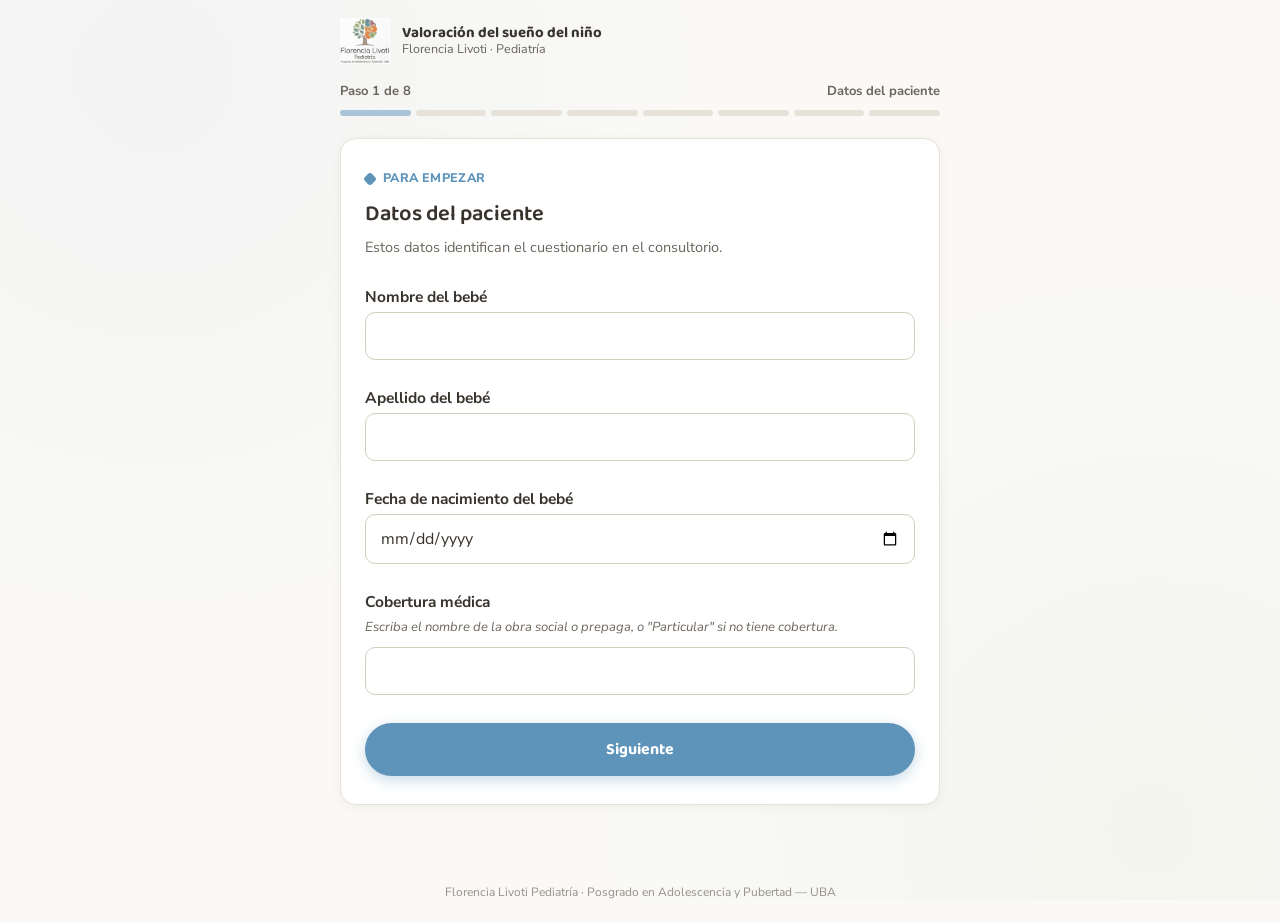
==== commit e7296e55: "Agregar fecha de nacimiento, edad exacta y devolución clínica orientativa - Reemplaza la edad en mes" ====
--- a/cuestionario-0-2.html
+++ b/cuestionario-0-2.html
@@ -47,6 +47,12 @@
         <div class="error-mensaje">Completá el apellido del bebé.</div>
       </div>
 
+      <div class="campo" data-tipo="fecha">
+        <label class="campo-etiqueta" for="pac_fecha_nacimiento">Fecha de nacimiento del bebé</label>
+        <input type="date" id="pac_fecha_nacimiento" name="pac_fecha_nacimiento">
+        <div class="error-mensaje">Completá la fecha de nacimiento.</div>
+      </div>
+
       <div class="campo" data-tipo="texto">
         <label class="campo-etiqueta" for="pac_cobertura">Cobertura médica</label>
         <div class="campo-ayuda">Escriba el nombre de la obra social o prepaga, o "Particular" si no tiene cobertura.</div>
@@ -84,15 +90,8 @@
         <div class="error-mensaje">Elegí una opción.</div>
       </div>
 
-      <div class="campo" data-tipo="numero">
-        <label class="campo-etiqueta" for="f3_edad_meses"><span class="campo-numero">3.</span>¿Qué edad tiene su hijo/a?</label>
-        <div class="campo-ayuda">Ingrese la edad en meses (por ejemplo: 8)</div>
-        <input type="number" id="f3_edad_meses" name="f3_edad_meses" min="0" max="24" inputmode="numeric">
-        <div class="error-mensaje">Ingresá la edad en meses.</div>
-      </div>
-
-      <div class="campo" data-tipo="radio">
-        <label class="campo-etiqueta"><span class="campo-numero">4.</span>¿Su hijo/a fue prematuro (nació antes de las 37 semanas de gestación)?</label>
+      <div class="campo" data-tipo="radio">
+        <label class="campo-etiqueta"><span class="campo-numero">3.</span>¿Su hijo/a fue prematuro (nació antes de las 37 semanas de gestación)?</label>
         <div class="opciones en-linea" data-name="f4_prematuro">
           <div class="opcion"><input type="radio" name="f4_prematuro" id="f4_si" value="Sí"><label for="f4_si">Sí</label></div>
           <div class="opcion"><input type="radio" name="f4_prematuro" id="f4_no" value="No"><label for="f4_no">No</label></div>
@@ -102,7 +101,7 @@
       </div>
 
       <div class="campo" data-tipo="radio">
-        <label class="campo-etiqueta"><span class="campo-numero">5.</span>El sexo biológico de mi hijo/a es</label>
+        <label class="campo-etiqueta"><span class="campo-numero">4.</span>El sexo biológico de mi hijo/a es</label>
         <div class="opciones en-linea" data-name="f5_sexo">
           <div class="opcion"><input type="radio" name="f5_sexo" id="f5_m" value="Masculino"><label for="f5_m">Masculino</label></div>
           <div class="opcion"><input type="radio" name="f5_sexo" id="f5_f" value="Femenino"><label for="f5_f">Femenino</label></div>
@@ -112,14 +111,14 @@
       </div>
 
       <div class="campo" data-tipo="texto">
-        <label class="campo-etiqueta" for="f6_pais"><span class="campo-numero">6.</span>¿En qué país/región reside actualmente?</label>
+        <label class="campo-etiqueta" for="f6_pais"><span class="campo-numero">5.</span>¿En qué país/región reside actualmente?</label>
         <div class="campo-ayuda">Ingrese el país o región donde vive (por ejemplo: Argentina)</div>
         <input type="text" id="f6_pais" name="f6_pais" autocomplete="off">
         <div class="error-mensaje">Completá el país o región.</div>
       </div>
 
       <div class="campo" data-tipo="radio">
-        <label class="campo-etiqueta"><span class="campo-numero">7.</span>¿Cuántas noches a la semana se ocupa de su hijo/a a la hora de acostarlo y/o durante la noche?</label>
+        <label class="campo-etiqueta"><span class="campo-numero">6.</span>¿Cuántas noches a la semana se ocupa de su hijo/a a la hora de acostarlo y/o durante la noche?</label>
         <div class="opciones en-linea" data-name="f7_noches_semana">
           <div class="opcion"><input type="radio" name="f7_noches_semana" id="f7_0" value="0"><label for="f7_0">0</label></div>
           <div class="opcion"><input type="radio" name="f7_noches_semana" id="f7_1" value="1"><label for="f7_1">1</label></div>
--- a/assets/styles.css
+++ b/assets/styles.css
@@ -207,7 +207,8 @@
 
 input[type="text"],
 input[type="number"],
-input[type="time"] {
+input[type="time"],
+input[type="date"] {
   width: 100%;
   font-family: inherit;
   font-size: 16px;
